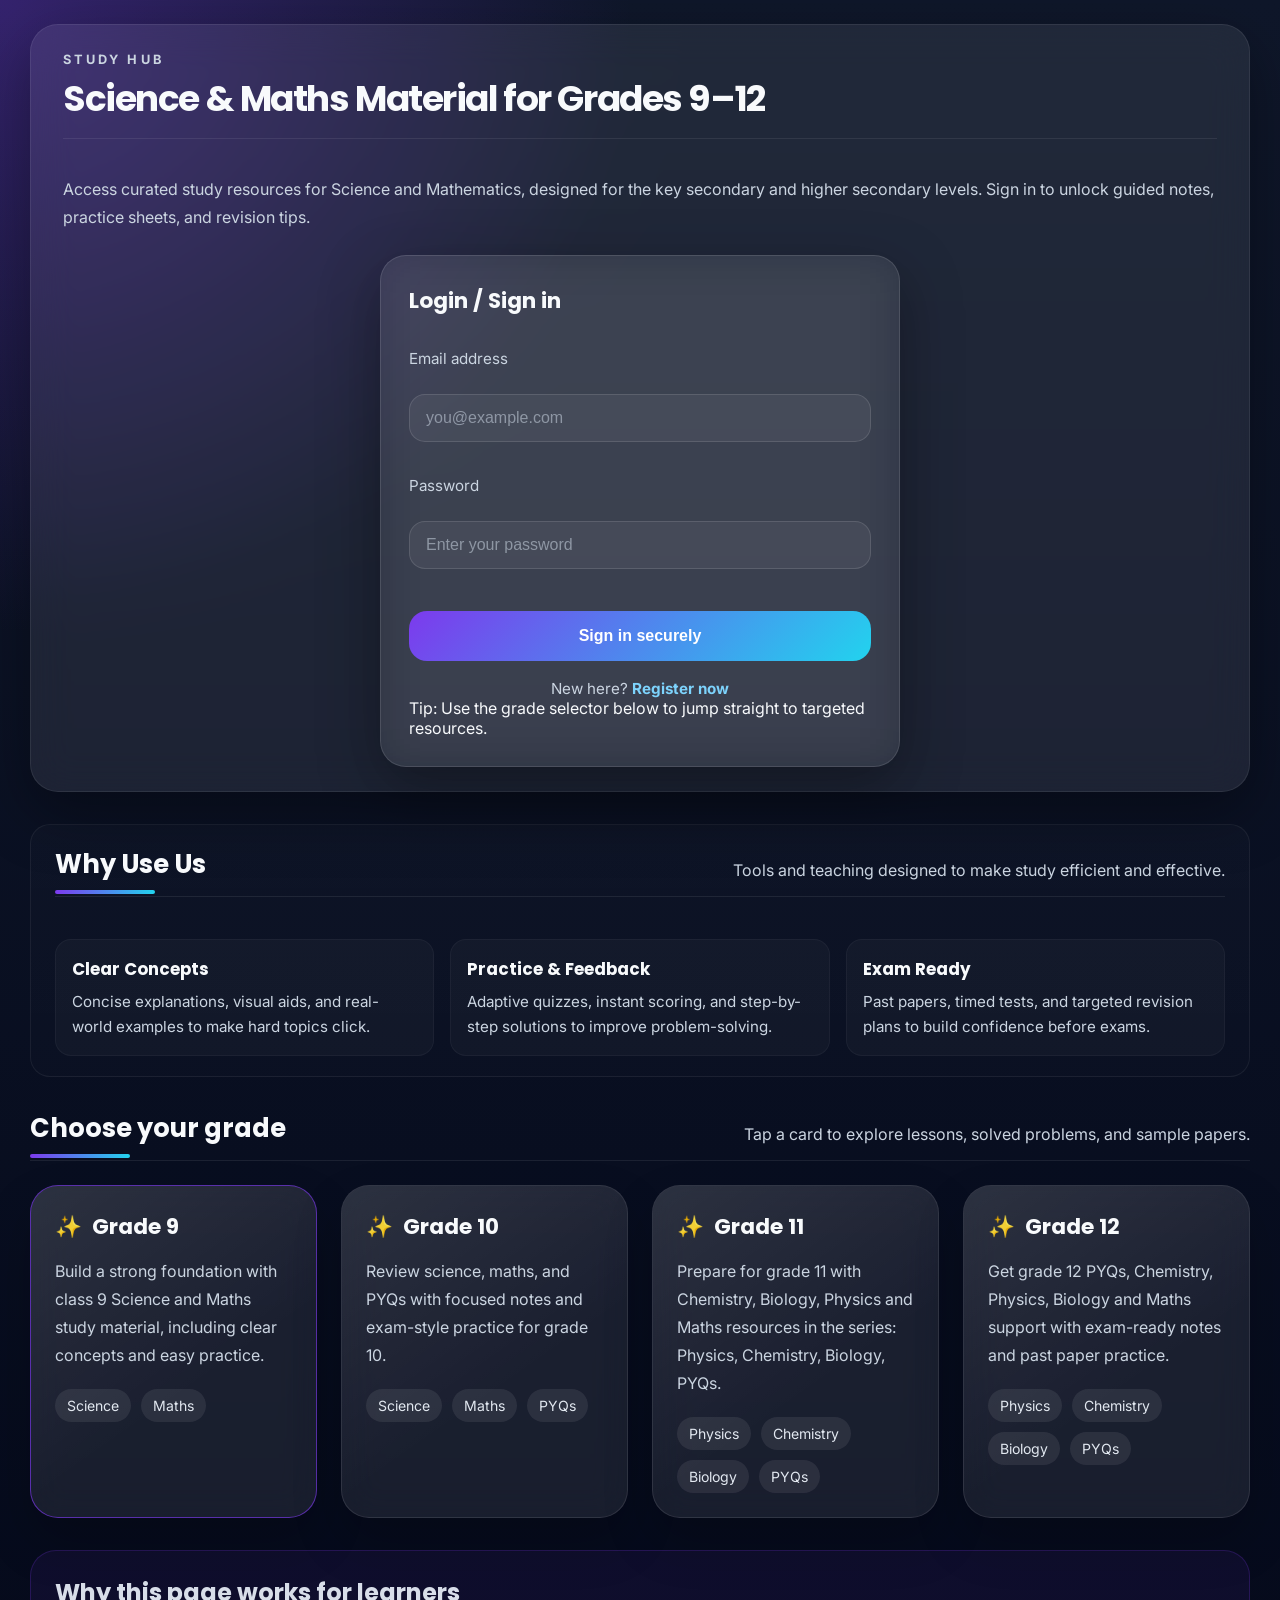
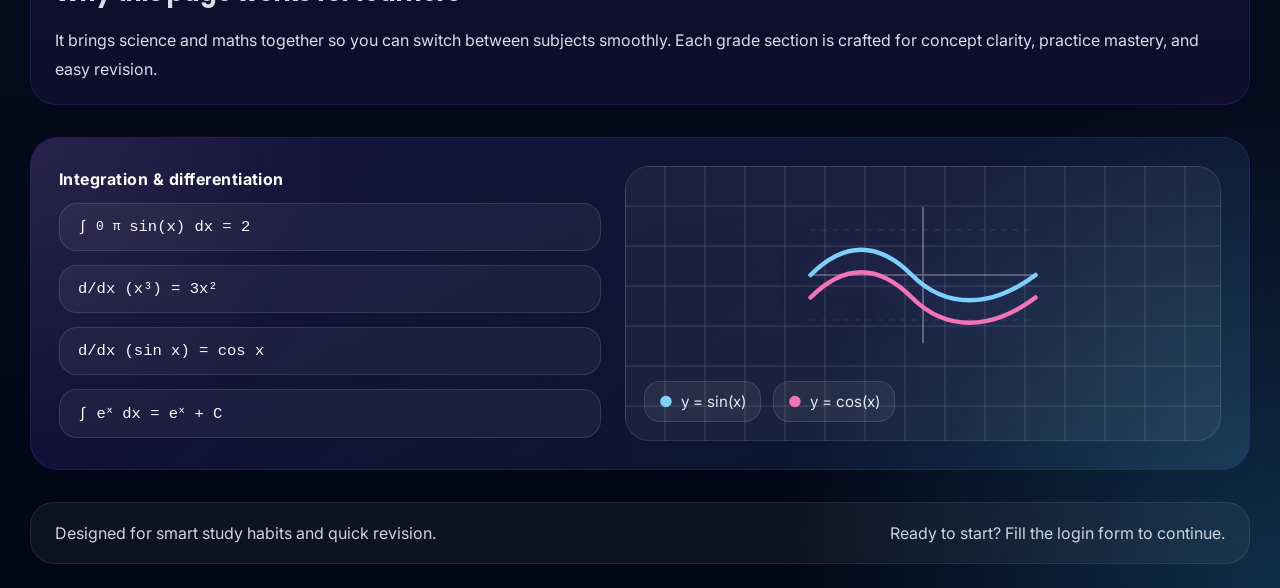
==== index.html @ 95cb94c3 "Add files via upload" ====
<!DOCTYPE html>
<html lang="en">
<head>
  <meta charset="UTF-8" />
  <meta name="viewport" content="width=device-width, initial-scale=1.0" />
  <title>Study Hub | Science & Maths</title>
  <link href="https://fonts.googleapis.com/css2?family=Inter:wght@300;400;600;700&family=Poppins:wght@400;600;700&display=swap" rel="stylesheet">
  <link rel="stylesheet" href="style.css" />
</head>
<body class="login-page">
  <main class="page">
    <header>
      <div class="brand">
        <div class="section-title">
          <div>
            <p class="brand-badge">Study Hub</p>
            <h1>Science & Maths Material for Grades 9–12</h1>
          </div>
        </div>
        <p class="section-description">Access curated study resources for Science and Mathematics, designed for the key secondary and higher secondary levels. Sign in to unlock guided notes, practice sheets, and revision tips.</p>
      </div>

      <section class="login-card">
        <h2>Login / Sign in</h2>
        <form>
          <label for="email">Email address</label>
          <input type="email" id="email" placeholder="you@example.com" required />

          <label for="password">Password</label>
          <input type="password" id="password" placeholder="Enter your password" required />

          <button type="submit">Sign in securely</button>
        </form>
        <p class="login-note">
          New here? <a href="registration.html" class="register-link">Register now</a>
        </p>
        <div class="login-study-info">
          <p class="small">Tip: Use the grade selector below to jump straight to targeted resources.</p>
        </div>
      </section>
    </header>

    <section class="why-us">
      <div class="section-title">
        <h2>Why Use Us</h2>
        <p class="section-description">Tools and teaching designed to make study efficient and effective.</p>
      </div>
      <div class="why-grid">
        <div class="why-card">
          <h3>Clear Concepts</h3>
          <p>Concise explanations, visual aids, and real-world examples to make hard topics click.</p>
        </div>

        <div class="why-card">
          <h3>Practice & Feedback</h3>
          <p>Adaptive quizzes, instant scoring, and step-by-step solutions to improve problem-solving.</p>
        </div>

        <div class="why-card">
          <h3>Exam Ready</h3>
          <p>Past papers, timed tests, and targeted revision plans to build confidence before exams.</p>
        </div>
      </div>
    </section>

    <section>
      <div class="section-title">
        <h2>Choose your grade</h2>
        <p class="section-description">Tap a card to explore lessons, solved problems, and sample papers.</p>
      </div>
      <div class="grid">
        <article class="card featured">
          <h3>Grade 9</h3>
          <p>Build a strong foundation with class 9 Science and Maths study material, including clear concepts and easy practice.</p>
          <div class="tag">
            <span>Science</span>
            <span>Maths</span>
          </div>
        </article>

        <article class="card">
          <h3>Grade 10</h3>
          <p>Review science, maths, and PYQs with focused notes and exam-style practice for grade 10.</p>
          <div class="tag">
            <span>Science</span>
            <span>Maths</span>
            <span>PYQs</span>
          </div>
        </article>

        <article class="card">
          <h3>Grade 11</h3>
          <p>Prepare for grade 11 with Chemistry, Biology, Physics and Maths resources in the series: Physics, Chemistry, Biology, PYQs.</p>
          <div class="tag">
            <span>Physics</span>
            <span>Chemistry</span>
            <span>Biology</span>
            <span>PYQs</span>
          </div>
        </article>

        <article class="card">
          <h3>Grade 12</h3>
          <p>Get grade 12 PYQs, Chemistry, Physics, Biology and Maths support with exam-ready notes and past paper practice.</p>
          <div class="tag">
            <span>Physics</span>
            <span>Chemistry</span>
            <span>Biology</span>
            <span>PYQs</span>
          </div>
        </article>
      </div>
    </section>

    <section class="info-banner">
      <h2>Why this page works for learners</h2>
      <p>It brings science and maths together so you can switch between subjects smoothly. Each grade section is crafted for concept clarity, practice mastery, and easy revision.</p>
    </section>

    <section class="math-visual">
      <div class="math-visual-card">
        <div class="formula">
          <div class="formula-title">Integration & differentiation</div>
          <span>∫<sub>0</sub><sup>π</sup> sin(x) dx = 2</span>
          <span>d/dx (x³) = 3x²</span>
          <span>d/dx (sin x) = cos x</span>
          <span>∫ eˣ dx = eˣ + C</span>
        </div>

        <div class="graph-plot">
          <svg viewBox="0 0 260 160" class="sine-curve" aria-hidden="true">
            <path class="axis" d="M30,80 H230 M130,20 V140" />
            <path class="grid-line" d="M30,40 H230" />
            <path class="grid-line" d="M30,120 H230" />
            <path class="graph sine" d="M30,80 C60,50 90,50 120,80 S190,110 230,80" />
            <path class="graph cos" d="M30,100 C60,70 90,70 120,100 S190,130 230,100" />
          </svg>
          <div class="graph-labels">
            <span>y = sin(x)</span>
            <span>y = cos(x)</span>
          </div>
        </div>
      </div>
    </section>

    <footer>
      <span>Designed for smart study habits and quick revision.</span>
      <span>Ready to start? Fill the login form to continue.</span>
    </footer>
  </main>
</body>
</html>
---- style.css ----
﻿:root {
  --bg: #0a1128;
  --surface: rgba(255, 255, 255, 0.08);
  --surface-strong: rgba(255, 255, 255, 0.16);
  --accent: #7c3aed;
  --accent-soft: #9d4edd;
  --text: #f8fafc;
  --muted: #cbd5e1;
  --shadow: 0 20px 60px rgba(0, 0, 0, 0.35);
  --panel: rgba(10, 10, 10, 0.92);
  --neon-blue: #00f6ff;
  --neon-purple: #c026d3;
  --neon-cyan: #0ff6d8;
}

* {
  box-sizing: border-box;
  margin: 0;
  padding: 0;
}

html {
  scroll-behavior: smooth;
}

body {
  font-family: Inter, system-ui, -apple-system, BlinkMacSystemFont, "Segoe UI", sans-serif;
  color: var(--text);
  cursor: default;
}

h1, h2, h3 {
  font-family: Poppins, Inter, system-ui, -apple-system, "Segoe UI", sans-serif;
}

.why-us {
  padding: 20px 24px;
  border-radius: 20px;
  background: linear-gradient(180deg, rgba(255,255,255,0.02), rgba(255,255,255,0.01));
  border: 1px solid rgba(255,255,255,0.06);
  display: grid;
  gap: 18px;
}

.why-grid {
  display: grid;
  grid-template-columns: repeat(auto-fit, minmax(220px, 1fr));
  gap: 16px;
}

.why-card {
  padding: 16px;
  border-radius: 16px;
  background: rgba(255,255,255,0.03);
  border: 1px solid rgba(255,255,255,0.04);
}

.why-card h3 {
  margin-bottom: 8px;
  font-size: 1.05rem;
}

.why-card p {
  color: var(--muted);
  line-height: 1.6;
  font-size: 0.95rem;
}

body.login-page {
  min-height: 100vh;
  background: radial-gradient(circle at top left, rgba(124, 58, 237, 0.35), transparent 25%),
              radial-gradient(circle at bottom right, rgba(56, 189, 248, 0.22), transparent 20%),
              linear-gradient(180deg, #0f172a 0%, #020617 100%);
  padding: 24px;
}

body.register-page {
  min-height: 100vh;
  background: radial-gradient(circle at top left, rgba(0, 246, 255, 0.14), transparent 20%),
              radial-gradient(circle at bottom right, rgba(192, 38, 211, 0.12), transparent 18%),
              linear-gradient(180deg, #000000 0%, #090909 100%);
  display: grid;
  place-items: center;
  padding: 20px;
}

.page {
  max-width: 1220px;
  margin: 0 auto;
  display: grid;
  gap: 32px;
}

header {
  display: flex;
  justify-content: center;
  align-items: center;
  gap: 24px;
  flex-wrap: wrap;
  padding: 24px 32px;
  background: var(--surface);
  border: 1px solid rgba(255, 255, 255, 0.08);
  border-radius: 28px;
  box-shadow: var(--shadow);
  backdrop-filter: blur(20px);
}

.brand {
  display: grid;
  gap: 12px;
}

.brand h1 {
  font-size: clamp(2rem, 2.8vw, 3rem);
  letter-spacing: -0.04em;
}

.brand p,
.brand-bar p,
.section-description {
  color: var(--muted);
  line-height: 1.75;
}

.brand-badge {
  color: #7dd3fc;
  text-transform: uppercase;
  letter-spacing: 0.24em;
  font-weight: 700;
  font-size: 0.8rem;
}

.login-note {
  margin-top: 18px;
  color: var(--muted);
  font-size: 0.95rem;
  text-align: center;
}

.login-note a,
.hint-row a,
.register-link,
a {
  color: #7dd3fc;
  text-decoration: none;
  font-weight: 700;
  cursor: pointer;
}

.login-card,
.register-shell {
  width: min(520px, 100%);
  margin: 0 auto;
  padding: 28px;
  border-radius: 26px;
  background: rgba(255, 255, 255, 0.06);
  border: 1px solid rgba(255, 255, 255, 0.12);
  box-shadow: var(--shadow);
  backdrop-filter: blur(22px);
  position: relative;
  overflow: hidden;
}

.register-shell {
  background: var(--panel);
  border: 1px solid rgba(0, 246, 255, 0.18);
  box-shadow: 0 30px 80px rgba(0, 246, 255, 0.18);
}

.register-shell::before {
  content: '';
  position: absolute;
  inset: -2px;
  background: linear-gradient(120deg, rgba(0, 246, 255, 0.35), rgba(192, 38, 211, 0.25), rgba(0, 246, 255, 0.12));
  filter: blur(24px);
  pointer-events: none;
}

.register-shell::after {
  content: '';
  position: absolute;
  inset: 0;
  border-radius: 28px;
  background: linear-gradient(180deg, rgba(255,255,255,0.05), transparent 65%);
  pointer-events: none;
}

.login-card h2,
.brand-bar h1 {
  margin-bottom: 16px;
}

.login-card h2 {
  font-size: 1.35rem;
}

.brand-bar h1 {
  font-size: clamp(2rem, 2.7vw, 2.6rem);
  letter-spacing: -0.04em;
  line-height: 1.05;
}

.brand-bar span {
  color: var(--neon-cyan);
  font-weight: 700;
  letter-spacing: 0.25em;
  text-transform: uppercase;
  font-size: 0.8rem;
}

.brand-bar p {
  line-height: 1.7;
}

.login-card label,
.input-group label {
  display: block;
  margin: 16px 0 8px;
  font-size: 0.95rem;
  color: var(--muted);
}

.login-card input,
.input-group input {
  width: 100%;
  padding: 14px 16px;
  border-radius: 16px;
  border: 1px solid rgba(255, 255, 255, 0.12);
  background: rgba(255, 255, 255, 0.05);
  color: var(--text);
  font-size: 1rem;
}

.input-group input {
  padding: 16px 18px;
  border-radius: 18px;
  background: rgba(255, 255, 255, 0.04);
  transition: border-color 0.2s ease, box-shadow 0.2s ease;
}

.input-group input:focus {
  border-color: var(--neon-blue);
  box-shadow: 0 0 0 4px rgba(0, 246, 255, 0.1);
}

.login-card input::placeholder,
.input-group input::placeholder {
  color: rgba(203, 213, 225, 0.55);
}

.login-card button,
.register-button {
  margin-top: 24px;
  width: 100%;
  padding: 16px 18px;
  border: none;
  border-radius: 18px;
  background: linear-gradient(135deg, var(--accent), #22d3ee);
  color: white;
  font-size: 1rem;
  font-weight: 700;
  cursor: pointer;
  transition: transform 0.2s ease, box-shadow 0.2s ease;
}

.register-button {
  margin-top: 0;
  padding: 18px 22px;
  background: linear-gradient(135deg, var(--neon-blue), var(--neon-purple));
  box-shadow: 0 20px 40px rgba(0, 246, 255, 0.18);
}

.login-card button:hover,
.register-button:hover {
  transform: translateY(-2px);
  box-shadow: 0 16px 32px rgba(124, 58, 237, 0.28);
}

.section-title {
  display: flex;
  align-items: flex-end;
  justify-content: space-between;
  gap: 16px;
  margin-bottom: 24px;
  padding-bottom: 12px;
  border-bottom: 1px solid rgba(255, 255, 255, 0.08);
}

.section-title h2 {
  font-size: clamp(1.5rem, 2vw, 2rem);
  position: relative;
}

.section-title h2::after {
  content: "";
  position: absolute;
  left: 0;
  bottom: -10px;
  width: 100px;
  height: 4px;
  border-radius: 999px;
  background: linear-gradient(90deg, var(--accent), #22d3ee);
}

.grid {
  display: grid;
  gap: 24px;
  grid-template-columns: repeat(auto-fit, minmax(260px, 1fr));
}

.card {
  padding: 24px;
  border-radius: 28px;
  background: var(--surface);
  border: 1px solid rgba(255, 255, 255, 0.10);
  box-shadow: 0 24px 50px rgba(0, 0, 0, 0.20);
  backdrop-filter: blur(18px);
  position: relative;
  overflow: hidden;
}

.card::before {
  content: "";
  position: absolute;
  inset: 0;
  background: linear-gradient(145deg, rgba(255,255,255,0.08), transparent 60%);
  pointer-events: none;
  transition: opacity 0.25s ease;
}

.card:hover::before {
  opacity: 1;
}

.card {
  transition: transform 0.3s ease, box-shadow 0.3s ease, border-color 0.3s ease;
}

.card:hover {
  transform: translateY(-10px);
  box-shadow: 0 35px 80px rgba(124, 58, 237, 0.22);
  border-color: rgba(124, 58, 237, 0.45);
}

.card h3::before {
  content: "✨";
  margin-right: 10px;
  opacity: 0.95;
}

.card h3,
.card p,
.tag {
  position: relative;
  z-index: 1;
}

.card h3 {
  margin-bottom: 14px;
  font-size: 1.35rem;
}

.card p {
  color: var(--muted);
  line-height: 1.75;
  margin-bottom: 20px;
}

.tag {
  display: inline-flex;
  gap: 10px;
  flex-wrap: wrap;
}

.tag span {
  padding: 8px 12px;
  border-radius: 999px;
  background: rgba(255, 255, 255, 0.08);
  color: #e2e8f0;
  font-size: 0.88rem;
}

.featured {
  border-color: rgba(124, 58, 237, 0.65);
}

.featured h3 {
  color: #f8fafc;
}

.info-banner {
  padding: 20px 24px;
  border-radius: 26px;
  border: 1px solid rgba(124, 58, 237, 0.22);
  background: rgba(124, 58, 237, 0.08);
  color: #d8dee9;
  line-height: 1.8;
}

.info-banner h2 {
  margin-bottom: 12px;
}

.math-visual {
  padding: 28px;
  border-radius: 28px;
  background: linear-gradient(135deg, rgba(124, 58, 237, 0.16), rgba(56, 189, 248, 0.10));
  border: 1px solid rgba(124, 58, 237, 0.20);
  position: relative;
  overflow: hidden;
}

.math-visual::before {
  content: "";
  position: absolute;
  inset: 0;
  background: radial-gradient(circle at top left, rgba(255, 255, 255, 0.08), transparent 24%),
              radial-gradient(circle at bottom right, rgba(255, 255, 255, 0.04), transparent 24%);
  pointer-events: none;
}

.math-visual-card {
  position: relative;
  z-index: 1;
  display: grid;
  gap: 24px;
  grid-template-columns: minmax(180px, 1fr) minmax(220px, 1.1fr);
  align-items: center;
}

.formula {
  display: grid;
  gap: 14px;
}

.formula-title {
  font-size: 1rem;
  font-weight: 700;
  color: #fff;
  letter-spacing: 0.03em;
}

.formula span {
  display: inline-flex;
  align-items: center;
  gap: 0.55rem;
  padding: 14px 18px;
  border-radius: 18px;
  border: 1px solid rgba(255, 255, 255, 0.12);
  background: rgba(255, 255, 255, 0.05);
  color: #f8fafc;
  font-family: "Fira Code", ui-monospace, SFMono-Regular, Menlo, Monaco, Consolas, "Liberation Mono", "Courier New", monospace;
  font-size: 0.97rem;
}

.graph-plot {
  position: relative;
  min-height: 210px;
  padding: 18px;
  border-radius: 24px;
  background: rgba(255, 255, 255, 0.05);
  border: 1px solid rgba(255, 255, 255, 0.10);
  background-image: linear-gradient(transparent 95%, rgba(255,255,255,0.08) 95%), linear-gradient(90deg, transparent 95%, rgba(255,255,255,0.08) 95%);
  background-size: 100% 40px, 40px 100%;
  overflow: hidden;
}

.sine-curve {
  width: 100%;
  height: 180px;
  display: block;
}

.sine-curve path {
  fill: none;
  stroke-linecap: round;
}

.sine-curve .axis {
  stroke: rgba(255,255,255,0.35);
  stroke-width: 1.5;
}

.sine-curve .grid-line {
  stroke: rgba(255,255,255,0.10);
  stroke-width: 1;
  stroke-dasharray: 4 6;
}

.sine-curve .graph {
  stroke-width: 4;
  filter: drop-shadow(0 0 18px rgba(124, 58, 237, 0.32));
}

.sine-curve .sine {
  stroke: #7dd3fc;
}

.sine-curve .cos {
  stroke: #f472b6;
}

.graph-labels {
  margin-top: 16px;
  display: flex;
  flex-wrap: wrap;
  gap: 12px;
}

.graph-labels span {
  display: inline-flex;
  align-items: center;
  gap: 8px;
  padding: 10px 14px;
  border-radius: 16px;
  border: 1px solid rgba(255,255,255,0.12);
  background: rgba(255,255,255,0.06);
  color: #e2e8f0;
  font-size: 0.95rem;
}

.graph-labels span:first-child::before {
  content: "●";
  color: #7dd3fc;
}

.graph-labels span:last-child::before {
  content: "●";
  color: #f472b6;
}

@media (max-width: 820px) {
  .math-visual-card {
    grid-template-columns: 1fr;
  }
}

footer {
  padding: 20px 24px;
  border-radius: 24px;
  background: rgba(255, 255, 255, 0.05);
  border: 1px solid rgba(255, 255, 255, 0.08);
  color: var(--muted);
  display: flex;
  justify-content: space-between;
  flex-wrap: wrap;
  gap: 12px;
}

.register-content {
  position: relative;
  z-index: 1;
  display: grid;
  gap: 24px;
}

.input-group {
  display: grid;
  gap: 14px;
}

form {
  display: grid;
  gap: 18px;
}

.hint-row {
  display: flex;
  justify-content: space-between;
  align-items: center;
  gap: 10px;
  font-size: 0.95rem;
  color: var(--muted);
}

.note-box {
  padding: 18px 20px;
  border-radius: 20px;
  border: 1px solid rgba(255,255,255,0.1);
  background: rgba(255,255,255,0.02);
  color: #cbd5e1;
  line-height: 1.7;
  font-size: 0.95rem;
}

@media (max-width: 780px) {
  header {
    padding: 20px;
  }

  .page {
    padding-bottom: 16px;
  }
}

@media (max-width: 560px) {
  body.register-page {
    padding: 14px;
  }

  .register-shell {
    padding: 28px 22px;
  }
}
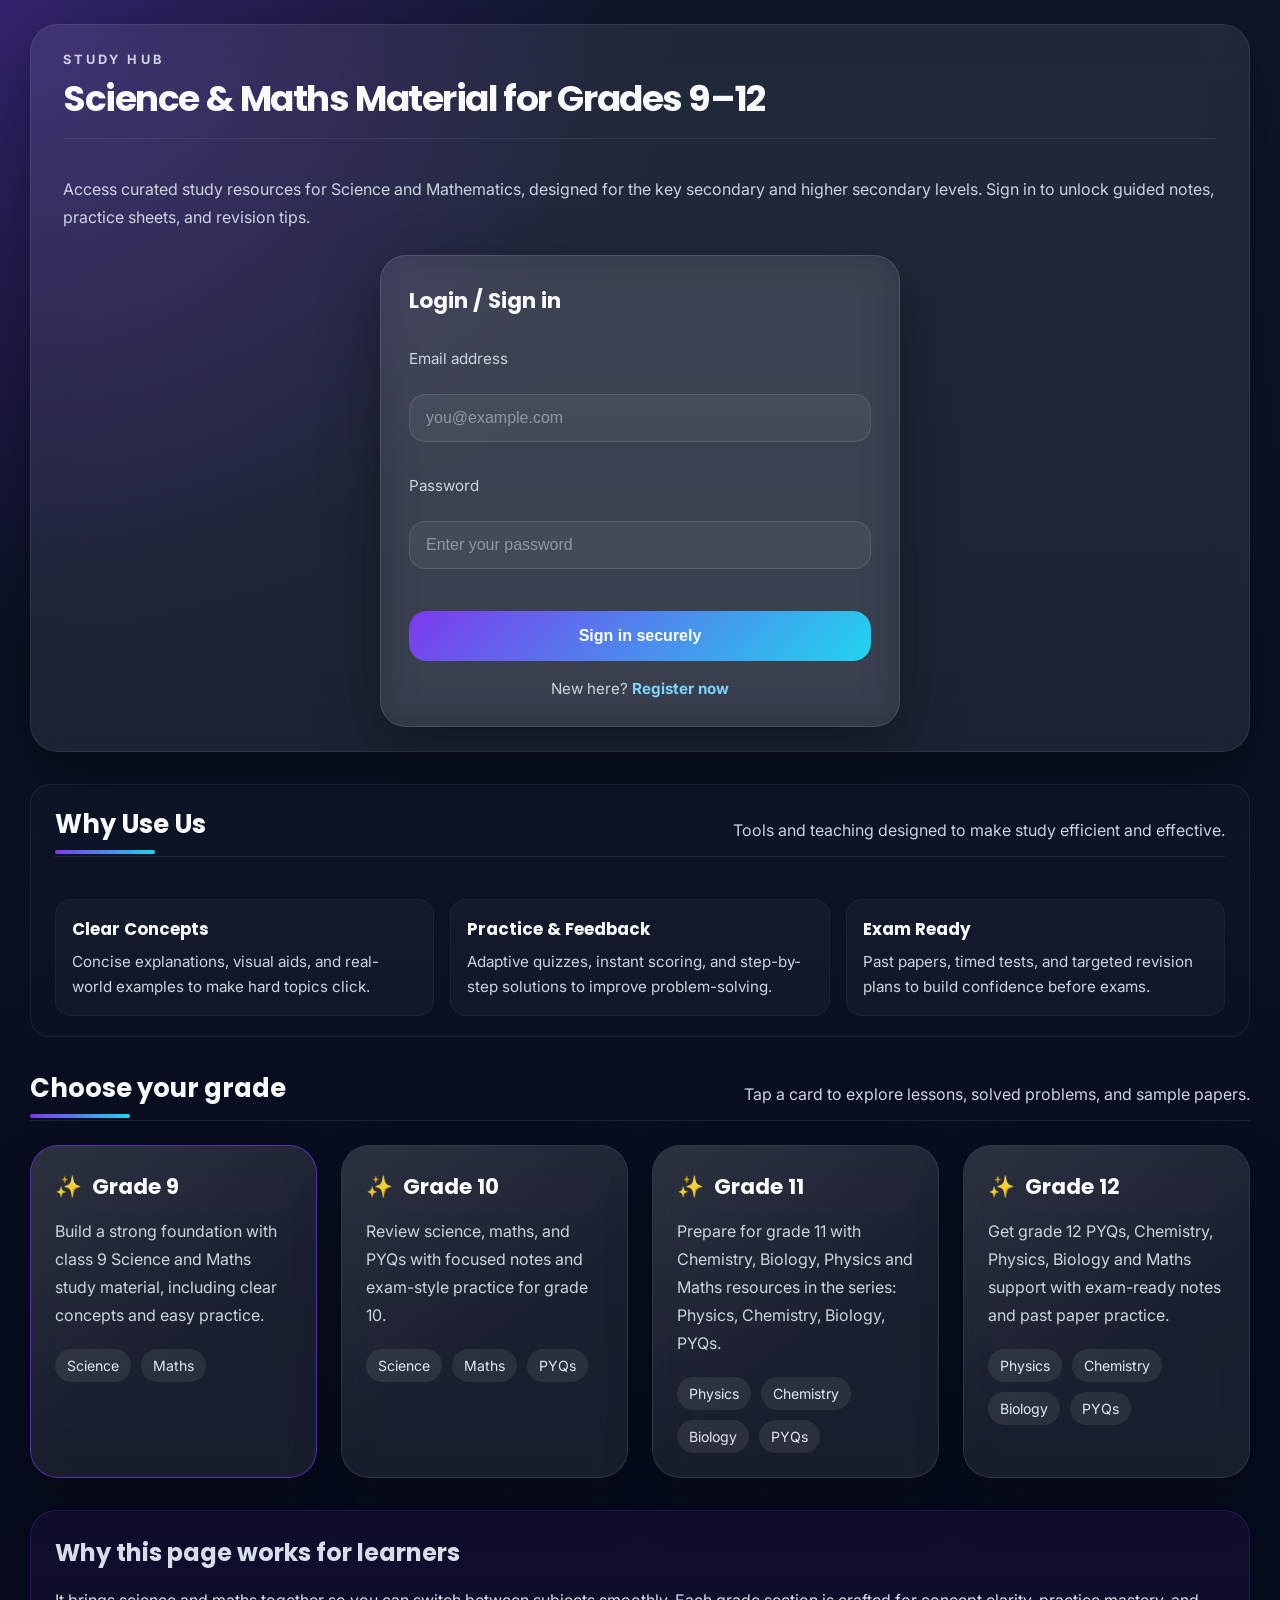
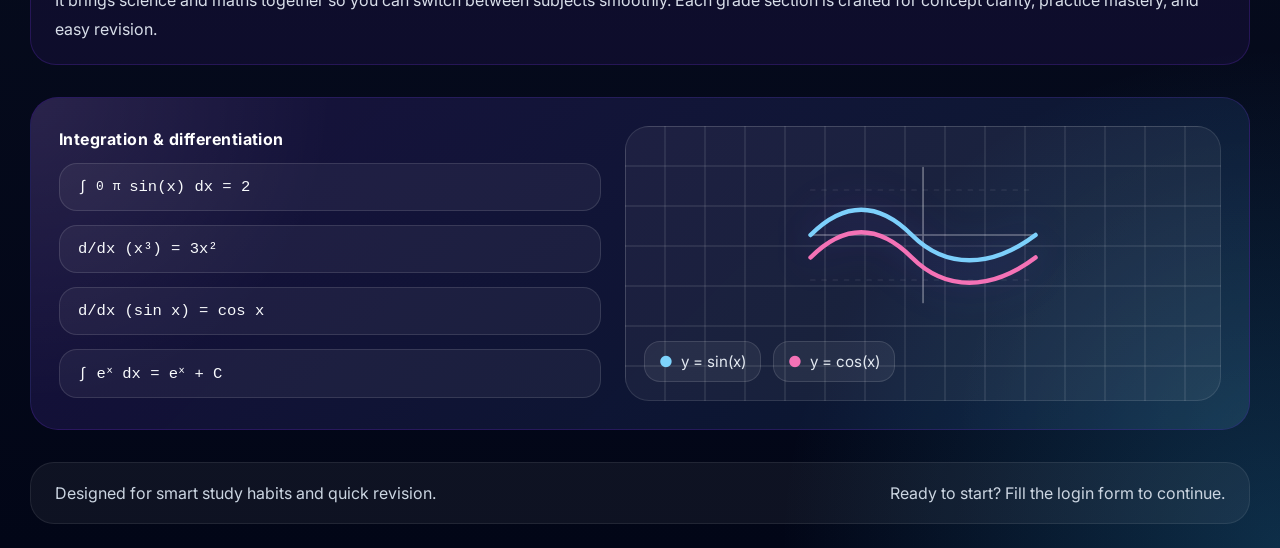
==== commit f44a38c0: "Update index.html" ====
--- a/index.html
+++ b/index.html
@@ -3,7 +3,7 @@
 <head>
   <meta charset="UTF-8" />
   <meta name="viewport" content="width=device-width, initial-scale=1.0" />
-  <title>Study Hub | Science & Maths</title>
+  <title>Study Hub</title>
   <link href="https://fonts.googleapis.com/css2?family=Inter:wght@300;400;600;700&family=Poppins:wght@400;600;700&display=swap" rel="stylesheet">
   <link rel="stylesheet" href="style.css" />
 </head>
@@ -34,9 +34,6 @@
         <p class="login-note">
           New here? <a href="registration.html" class="register-link">Register now</a>
         </p>
-        <div class="login-study-info">
-          <p class="small">Tip: Use the grade selector below to jump straight to targeted resources.</p>
-        </div>
       </section>
     </header>
 
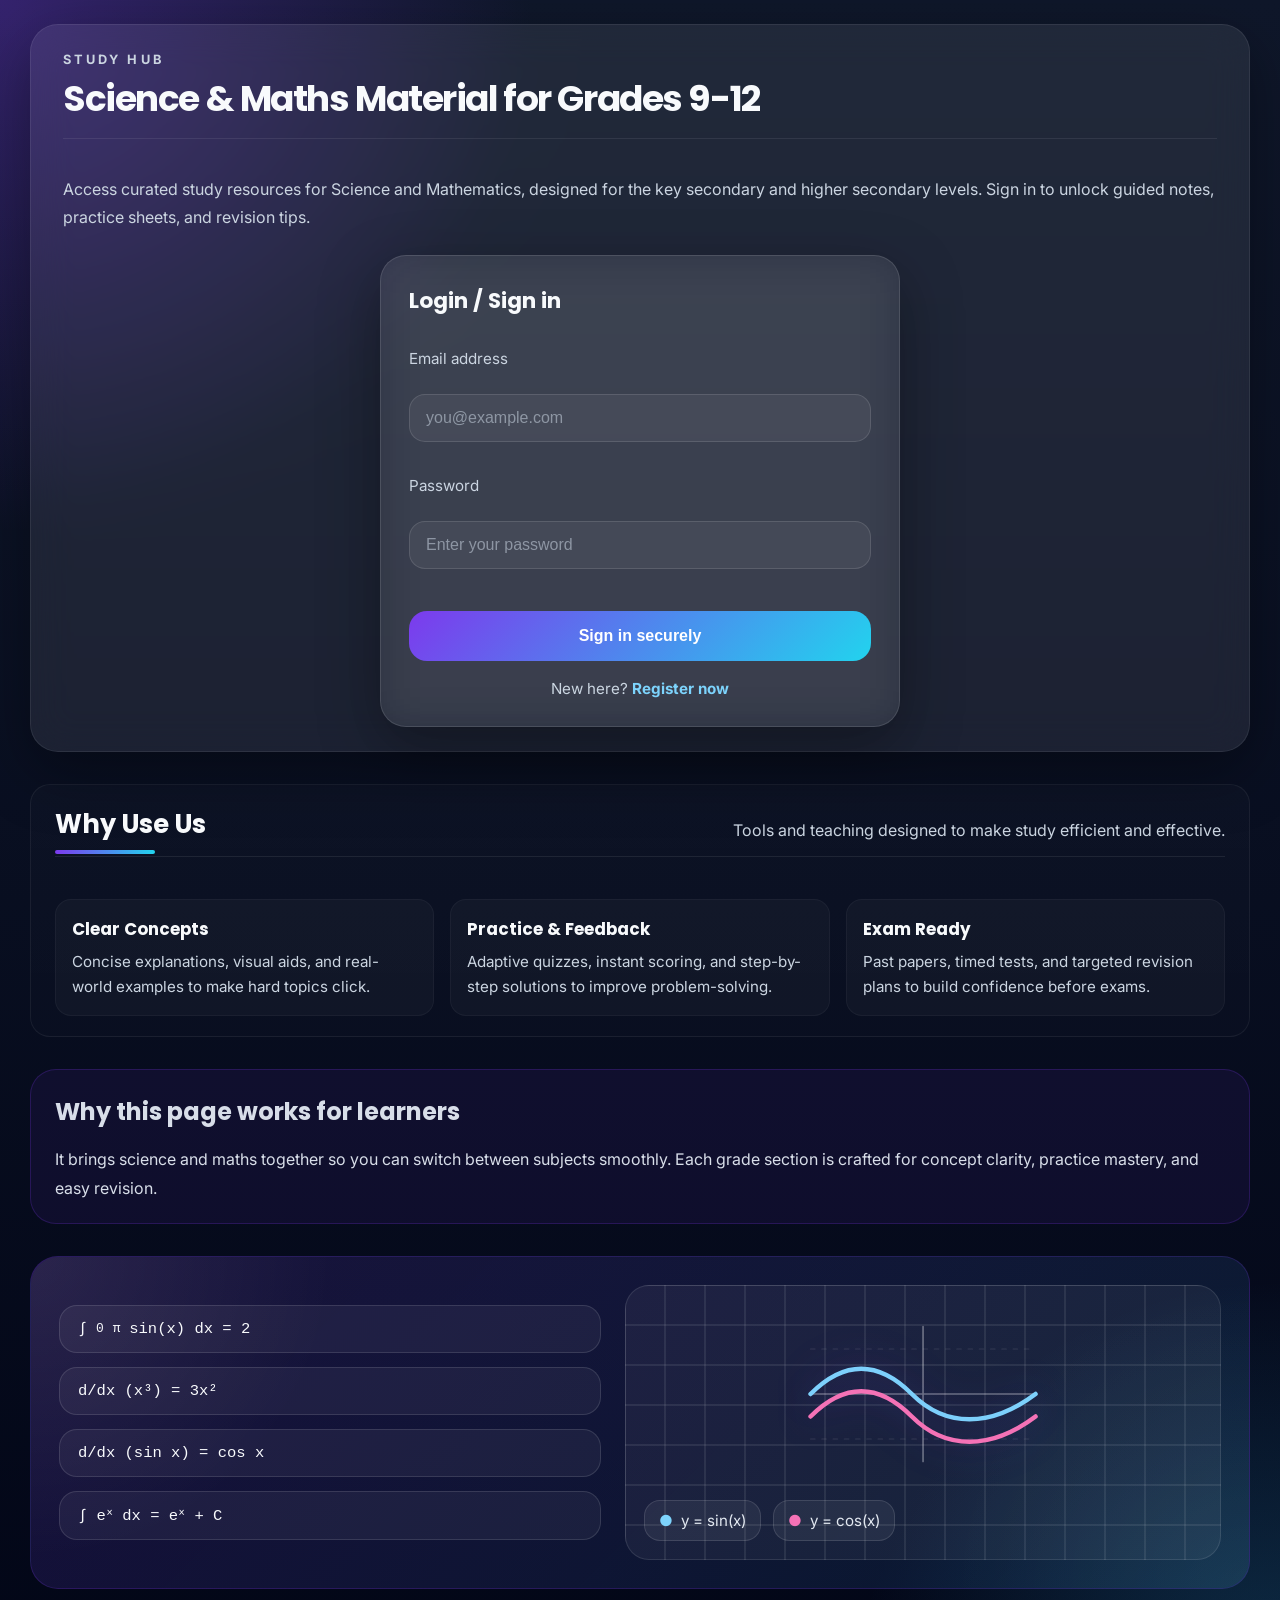
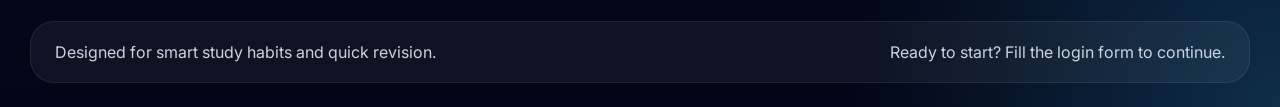
==== commit e2ddee06: "Add files via upload" ====
--- a/index.html
+++ b/index.html
@@ -3,7 +3,7 @@
 <head>
   <meta charset="UTF-8" />
   <meta name="viewport" content="width=device-width, initial-scale=1.0" />
-  <title>Study Hub</title>
+  <title>Study Hub | Science & Maths</title>
   <link href="https://fonts.googleapis.com/css2?family=Inter:wght@300;400;600;700&family=Poppins:wght@400;600;700&display=swap" rel="stylesheet">
   <link rel="stylesheet" href="style.css" />
 </head>
@@ -14,7 +14,7 @@
         <div class="section-title">
           <div>
             <p class="brand-badge">Study Hub</p>
-            <h1>Science & Maths Material for Grades 9–12</h1>
+            <h1>Science & Maths Material for Grades 9-12</h1>
           </div>
         </div>
         <p class="section-description">Access curated study resources for Science and Mathematics, designed for the key secondary and higher secondary levels. Sign in to unlock guided notes, practice sheets, and revision tips.</p>
@@ -22,12 +22,14 @@
 
       <section class="login-card">
         <h2>Login / Sign in</h2>
-        <form>
+        <form action="choosing.html" method="get">
           <label for="email">Email address</label>
-          <input type="email" id="email" placeholder="you@example.com" required />
+          <input type="email" id="email" name="email" placeholder="you@example.com" required />
 
           <label for="password">Password</label>
-          <input type="password" id="password" placeholder="Enter your password" required />
+          <input type="password" id="password" name="password" placeholder="Enter your password" required />
+
+          <div id="login-error" class="error-box" style="display:none;"></div>
 
           <button type="submit">Sign in securely</button>
         </form>
@@ -60,55 +62,6 @@
       </div>
     </section>
 
-    <section>
-      <div class="section-title">
-        <h2>Choose your grade</h2>
-        <p class="section-description">Tap a card to explore lessons, solved problems, and sample papers.</p>
-      </div>
-      <div class="grid">
-        <article class="card featured">
-          <h3>Grade 9</h3>
-          <p>Build a strong foundation with class 9 Science and Maths study material, including clear concepts and easy practice.</p>
-          <div class="tag">
-            <span>Science</span>
-            <span>Maths</span>
-          </div>
-        </article>
-
-        <article class="card">
-          <h3>Grade 10</h3>
-          <p>Review science, maths, and PYQs with focused notes and exam-style practice for grade 10.</p>
-          <div class="tag">
-            <span>Science</span>
-            <span>Maths</span>
-            <span>PYQs</span>
-          </div>
-        </article>
-
-        <article class="card">
-          <h3>Grade 11</h3>
-          <p>Prepare for grade 11 with Chemistry, Biology, Physics and Maths resources in the series: Physics, Chemistry, Biology, PYQs.</p>
-          <div class="tag">
-            <span>Physics</span>
-            <span>Chemistry</span>
-            <span>Biology</span>
-            <span>PYQs</span>
-          </div>
-        </article>
-
-        <article class="card">
-          <h3>Grade 12</h3>
-          <p>Get grade 12 PYQs, Chemistry, Physics, Biology and Maths support with exam-ready notes and past paper practice.</p>
-          <div class="tag">
-            <span>Physics</span>
-            <span>Chemistry</span>
-            <span>Biology</span>
-            <span>PYQs</span>
-          </div>
-        </article>
-      </div>
-    </section>
-
     <section class="info-banner">
       <h2>Why this page works for learners</h2>
       <p>It brings science and maths together so you can switch between subjects smoothly. Each grade section is crafted for concept clarity, practice mastery, and easy revision.</p>
@@ -117,7 +70,6 @@
     <section class="math-visual">
       <div class="math-visual-card">
         <div class="formula">
-          <div class="formula-title">Integration & differentiation</div>
           <span>∫<sub>0</sub><sup>π</sup> sin(x) dx = 2</span>
           <span>d/dx (x³) = 3x²</span>
           <span>d/dx (sin x) = cos x</span>
@@ -145,5 +97,6 @@
       <span>Ready to start? Fill the login form to continue.</span>
     </footer>
   </main>
+  <script src="script.js"></script>
 </body>
 </html>
